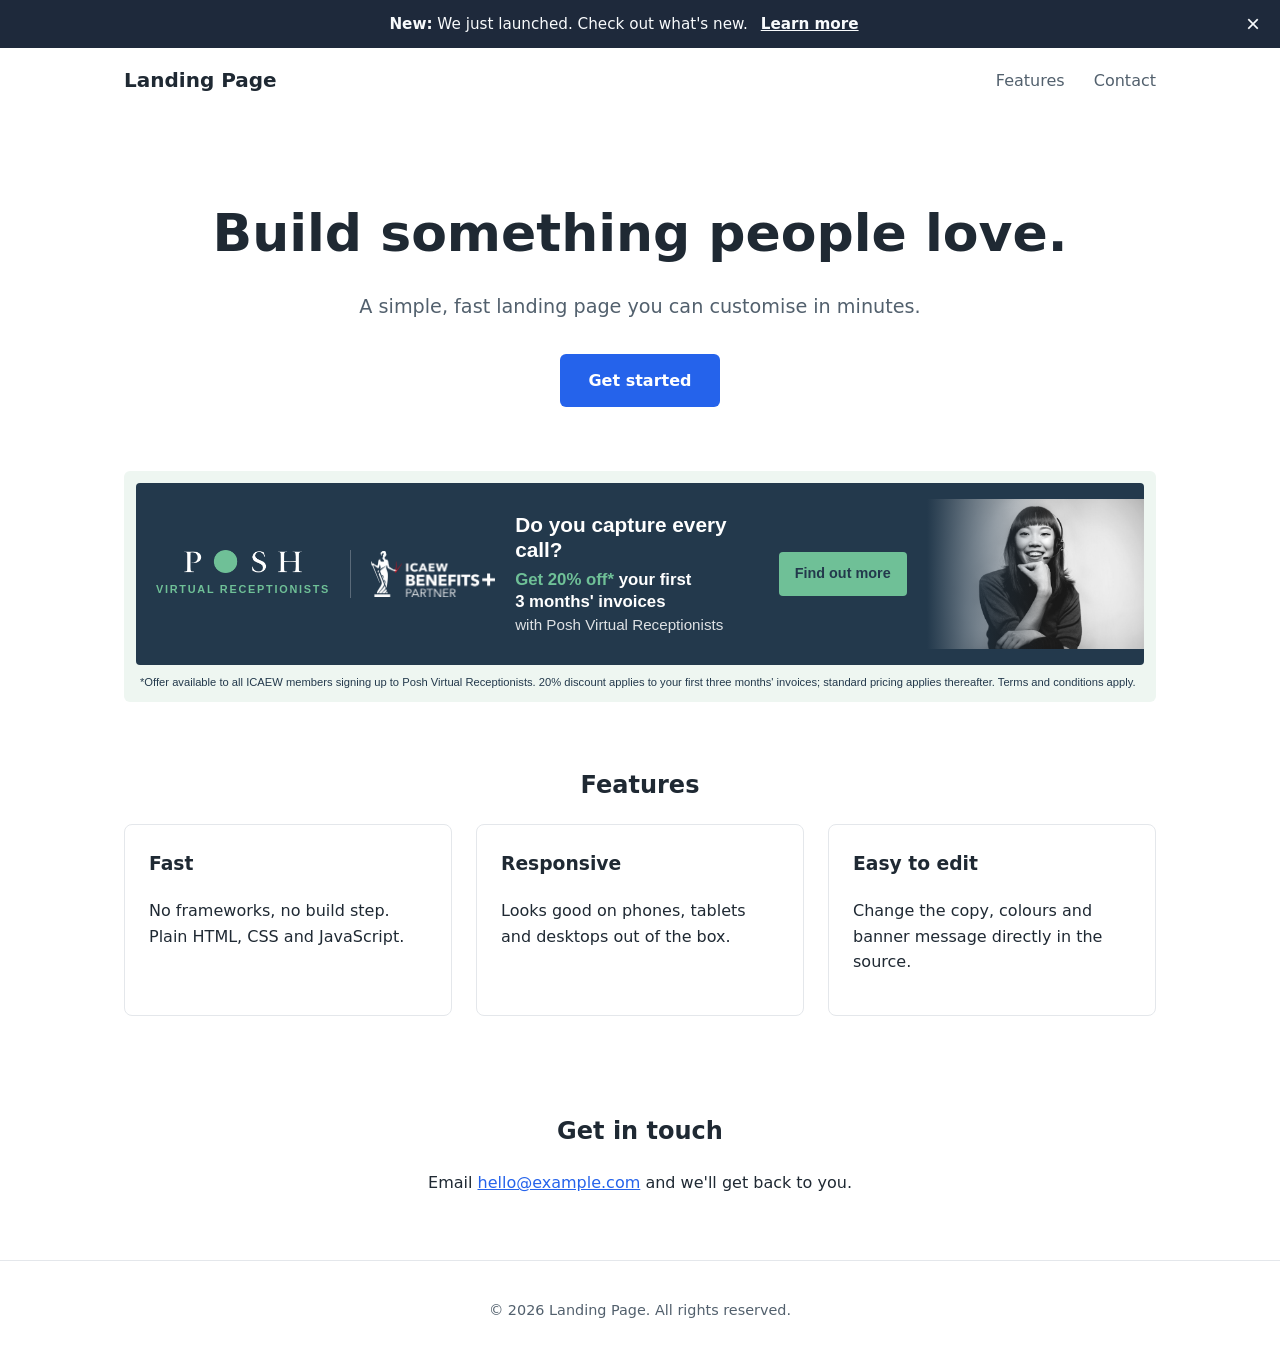
==== index.html @ 18148b58 "Use the headset portrait from the POSH template as the banner photo Keeps the previous office shot a" ====
<!DOCTYPE html>
<html lang="en">
<head>
  <meta charset="UTF-8">
  <meta name="viewport" content="width=device-width, initial-scale=1.0">
  <title>Landing Page</title>
  <link rel="stylesheet" href="css/styles.css">
  <link rel="stylesheet" href="css/banner-ad.css">
</head>
<body>

  <!-- Announcement banner: edit the text and link below to change the message. -->
  <div class="banner" id="announcement-banner" role="region" aria-label="Announcement" data-banner-id="launch-2026">
    <p class="banner__text">
      <strong>New:</strong> We just launched. Check out what's new.
      <a class="banner__link" href="#features">Learn more</a>
    </p>
    <button class="banner__close" type="button" aria-label="Dismiss announcement">&times;</button>
  </div>

  <header class="site-header">
    <a class="logo" href="#">Landing Page</a>
    <nav class="nav" aria-label="Main">
      <a href="#features">Features</a>
      <a href="#contact">Contact</a>
    </nav>
  </header>

  <main>
    <section class="hero">
      <h1>Build something people love.</h1>
      <p>A simple, fast landing page you can customise in minutes.</p>
      <a class="button" href="#contact">Get started</a>
    </section>

    <!--
      ICAEW Benefits+ partner banner ad. A standalone copy lives in
      banner-ad/index.html for previewing and exporting a static image;
      keep the two in sync.
    -->
    <section class="promo" aria-labelledby="icaew-offer-heading">
      <h2 id="icaew-offer-heading" class="visually-hidden">ICAEW member offer</h2>
      <aside class="ad" id="icaew-banner" aria-label="Posh Virtual Receptionists offer for ICAEW members">
        <div class="ad__card">
          <div class="ad__brand">
        <img class="ad__brand-logo" src="images/posh-logo-white.png" alt="POSH">
        <p class="ad__brand-line">Virtual Receptionists</p>
      </div>
          <img class="ad__partner" src="images/icaew-benefits-partner.png" alt="ICAEW Benefits+ Partner">
          <div class="ad__copy">
            <div class="ad__text">
              <p class="ad__headline">Do you capture every call?</p>
              <p class="ad__offer"><strong>Get 20% off*</strong> your first 3 months' invoices</p>
              <p class="ad__offer-sub">with Posh Virtual Receptionists</p>
            </div>
            <a class="ad__cta" href="#contact">Find out more</a>
          </div>
          <div class="ad__photo" role="img" aria-label="Posh virtual receptionist smiling, wearing a headset"></div>
        </div>
        <p class="ad__terms">*Offer available to all ICAEW members signing up to Posh Virtual Receptionists. 20% discount applies to your first three months' invoices; standard pricing applies thereafter. Terms and conditions apply.</p>
      </aside>
    </section>

    <section class="features" id="features">
      <h2>Features</h2>
      <div class="features__grid">
        <article class="feature">
          <h3>Fast</h3>
          <p>No frameworks, no build step. Plain HTML, CSS and JavaScript.</p>
        </article>
        <article class="feature">
          <h3>Responsive</h3>
          <p>Looks good on phones, tablets and desktops out of the box.</p>
        </article>
        <article class="feature">
          <h3>Easy to edit</h3>
          <p>Change the copy, colours and banner message directly in the source.</p>
        </article>
      </div>
    </section>

    <section class="contact" id="contact">
      <h2>Get in touch</h2>
      <p>Email <a href="mailto:hello@example.com">hello@example.com</a> and we'll get back to you.</p>
    </section>
  </main>

  <footer class="site-footer">
    <p>&copy; 2026 Landing Page. All rights reserved.</p>
  </footer>

  <script src="js/banner.js"></script>
</body>
</html>
---- css/styles.css ----
:root {
  --color-bg: #ffffff;
  --color-text: #1f2933;
  --color-muted: #52606d;
  --color-primary: #2563eb;
  --color-primary-dark: #1d4ed8;
  --color-banner-bg: #1e293b;
  --color-banner-text: #f8fafc;
  --max-width: 1080px;
}

* {
  box-sizing: border-box;
}

body {
  margin: 0;
  font-family: system-ui, -apple-system, "Segoe UI", Roboto, sans-serif;
  color: var(--color-text);
  background: var(--color-bg);
  line-height: 1.6;
}

a {
  color: var(--color-primary);
}

/* Announcement banner */
.banner {
  display: flex;
  align-items: center;
  justify-content: center;
  gap: 1rem;
  padding: 0.75rem 3rem 0.75rem 1rem;
  background: var(--color-banner-bg);
  color: var(--color-banner-text);
  position: relative;
  text-align: center;
}

.banner[hidden] {
  display: none;
}

.banner__text {
  margin: 0;
  font-size: 0.95rem;
}

.banner__link {
  color: inherit;
  font-weight: 600;
  text-decoration: underline;
  margin-left: 0.5rem;
}

.banner__close {
  position: absolute;
  right: 0.75rem;
  top: 50%;
  transform: translateY(-50%);
  background: transparent;
  border: 0;
  color: inherit;
  font-size: 1.5rem;
  line-height: 1;
  cursor: pointer;
  padding: 0.25rem 0.5rem;
  border-radius: 4px;
}

.banner__close:hover,
.banner__close:focus-visible {
  background: rgba(255, 255, 255, 0.15);
  outline: 2px solid var(--color-banner-text);
  outline-offset: 1px;
}

/* Header */
.site-header {
  display: flex;
  align-items: center;
  justify-content: space-between;
  max-width: var(--max-width);
  margin: 0 auto;
  padding: 1rem 1.5rem;
}

.logo {
  font-weight: 700;
  font-size: 1.25rem;
  color: var(--color-text);
  text-decoration: none;
}

.nav a {
  margin-left: 1.5rem;
  color: var(--color-muted);
  text-decoration: none;
}

.nav a:hover {
  color: var(--color-primary);
}

/* Hero */
.hero {
  max-width: var(--max-width);
  margin: 0 auto;
  padding: 5rem 1.5rem 4rem;
  text-align: center;
}

.hero h1 {
  font-size: clamp(2rem, 5vw, 3.25rem);
  margin: 0 0 1rem;
}

.hero p {
  font-size: 1.2rem;
  color: var(--color-muted);
  margin: 0 0 2rem;
}

.button {
  display: inline-block;
  padding: 0.85rem 1.75rem;
  background: var(--color-primary);
  color: #fff;
  border-radius: 6px;
  text-decoration: none;
  font-weight: 600;
}

.button:hover {
  background: var(--color-primary-dark);
}

/* Promo banner ad wrapper */
.promo {
  max-width: var(--max-width);
  margin: 0 auto;
  padding: 0 1.5rem 1rem;
}

.visually-hidden {
  position: absolute;
  width: 1px;
  height: 1px;
  margin: -1px;
  padding: 0;
  overflow: hidden;
  clip: rect(0 0 0 0);
  white-space: nowrap;
  border: 0;
}

/* Features */
.features,
.contact {
  max-width: var(--max-width);
  margin: 0 auto;
  padding: 3rem 1.5rem;
}

.features h2,
.contact h2 {
  text-align: center;
  margin-top: 0;
}

.features__grid {
  display: grid;
  grid-template-columns: repeat(auto-fit, minmax(240px, 1fr));
  gap: 1.5rem;
}

.feature {
  padding: 1.5rem;
  border: 1px solid #e4e7eb;
  border-radius: 8px;
}

.feature h3 {
  margin-top: 0;
}

.contact {
  text-align: center;
}

/* Footer */
.site-footer {
  border-top: 1px solid #e4e7eb;
  text-align: center;
  padding: 1.5rem;
  color: var(--color-muted);
  font-size: 0.9rem;
}

@media (max-width: 600px) {
  .banner {
    justify-content: flex-start;
    text-align: left;
  }

  .nav a {
    margin-left: 1rem;
  }
}
---- css/banner-ad.css ----
/*
 * ICAEW Benefits+ partner banner ad.
 *
 * Layout mirrors the ICAEW partner-banner format: partner logo, ICAEW
 * Benefits+ Partner mark, headline + offer, call to action, photo on the
 * right, and a line of small print underneath.
 *
 * Intrinsic size is 1200 x 200 (6:1). The ad scales fluidly below that and
 * stacks on narrow screens.
 */

.ad {
  /* POSH brand palette */
  --ad-navy: #23394c;        /* Dark Navy */
  --ad-green: #6fc097;       /* Brand Green */
  --ad-mint: #a0e395;        /* Mint */
  --ad-amber: #fbae40;       /* Warm Amber (sparingly) */
  --ad-white: #ffffff;
  --ad-accent: var(--ad-green);
  --ad-cta: var(--ad-green);
  --ad-cta-hover: var(--ad-mint);
  --ad-frame: #eef6f1;

  max-width: 1200px;
  margin: 0 auto;
  /* P22 Mackinac Pro is the POSH brand face; Arial is the brand fallback. */
  font-family: "P22 Mackinac Pro", "P22 Mackinac Pro Book", Arial, Helvetica, sans-serif;
  color: var(--ad-white);
  background: var(--ad-frame);
  padding: 12px;
  border-radius: 6px;
}

.ad__card {
  position: relative;
  display: grid;
  grid-template-columns: auto auto 1fr minmax(210px, 22%);
  align-items: center;
  gap: 0 20px;
  min-height: 150px;
  padding: 16px 0 16px 20px;
  background: var(--ad-navy);
  border-radius: 4px;
  overflow: hidden;
}

/* POSH logo (white letters, green dot) with the service line beneath. */
.ad__brand {
  display: flex;
  flex-direction: column;
  align-items: center;
  justify-content: center;
  gap: 8px;
  padding-right: 20px;
  border-right: 1px solid rgba(255, 255, 255, 0.25);
  color: var(--ad-white);
}

.ad__brand-logo {
  width: 118px;
  height: auto;
  display: block;
}

.ad__brand-line {
  margin: 0;
  font-size: 0.68rem;
  font-weight: 600;
  letter-spacing: 0.16em;
  text-transform: uppercase;
  color: var(--ad-green);
  white-space: nowrap;
}

.ad__partner {
  width: 124px;
  height: auto;
  display: block;
}

.ad__copy {
  display: flex;
  flex-wrap: wrap;
  align-items: center;
  gap: 8px 16px;
}

.ad__text {
  flex: 1 1 300px;
}

@media (min-width: 900px) {
  .ad__copy {
    flex-wrap: nowrap;
  }

  .ad__text {
    flex: 1 1 auto;
  }
}

.ad__headline {
  margin: 0 0 6px;
  font-size: clamp(1rem, 1.7vw, 1.3rem);
  font-weight: 800;
  line-height: 1.2;
}

.ad__offer {
  margin: 0;
  font-size: clamp(0.9rem, 1.4vw, 1.05rem);
  font-weight: 700;
  line-height: 1.3;
  text-wrap: balance;
}

.ad__offer strong {
  color: var(--ad-accent);
  font-weight: 800;
}

.ad__offer-sub {
  margin: 2px 0 0;
  font-size: clamp(0.85rem, 1.3vw, 0.95rem);
  font-weight: 400;
  line-height: 1.3;
  color: rgba(255, 255, 255, 0.85);
}

.ad__cta {
  display: inline-block;
  flex: 0 0 auto;
  padding: 10px 16px;
  background: var(--ad-cta);
  color: var(--ad-navy);
  border-radius: 4px;
  font-weight: 700;
  font-size: 0.9rem;
  text-decoration: none;
  white-space: nowrap;
}

.ad__cta:hover,
.ad__cta:focus-visible {
  background: var(--ad-cta-hover);
  outline: 2px solid var(--ad-white);
  outline-offset: 2px;
}

/*
 * Photo. Drop your image in at images/banner-photo.jpg (landscape, subject
 * on the right works best). The gradient fades the navy panel into the
 * photo; if the image is missing you get a plain blue block instead.
 */
.ad__photo {
  align-self: stretch;
  min-height: 150px;
  background-color: #3b5470;
  background-image:
    linear-gradient(90deg, var(--ad-navy) 0%, rgba(35, 57, 76, 0) 55%),
    url("../images/banner-photo.jpg");
  background-size: cover;
  background-position: 62% 20%;
  background-repeat: no-repeat;
}

.ad__terms {
  margin: 10px 4px 0;
  font-size: 0.7rem;
  line-height: 1.35;
  color: var(--ad-navy);
}

.ad__terms a {
  color: inherit;
}

/* Narrow screens: stack photo above the copy. */
@media (max-width: 720px) {
  .ad__card {
    grid-template-columns: auto 1fr;
    grid-template-areas:
      "photo photo"
      "brand partner"
      "copy  copy";
    gap: 14px 16px;
    padding: 0 16px 16px;
  }

  .ad__photo {
    grid-area: photo;
    min-height: 140px;
    margin: 0 -16px;
    background-image:
      linear-gradient(0deg, var(--ad-navy) 0%, rgba(35, 57, 76, 0) 40%),
      url("../images/banner-photo.jpg");
    background-position: 60% 35%;
  }

  .ad__brand {
    grid-area: brand;
    min-width: 0;
    padding-right: 16px;
  }

  .ad__brand-logo {
    width: 104px;
  }

  .ad__partner {
    grid-area: partner;
    width: 120px;
  }

  .ad__copy {
    grid-area: copy;
  }
}
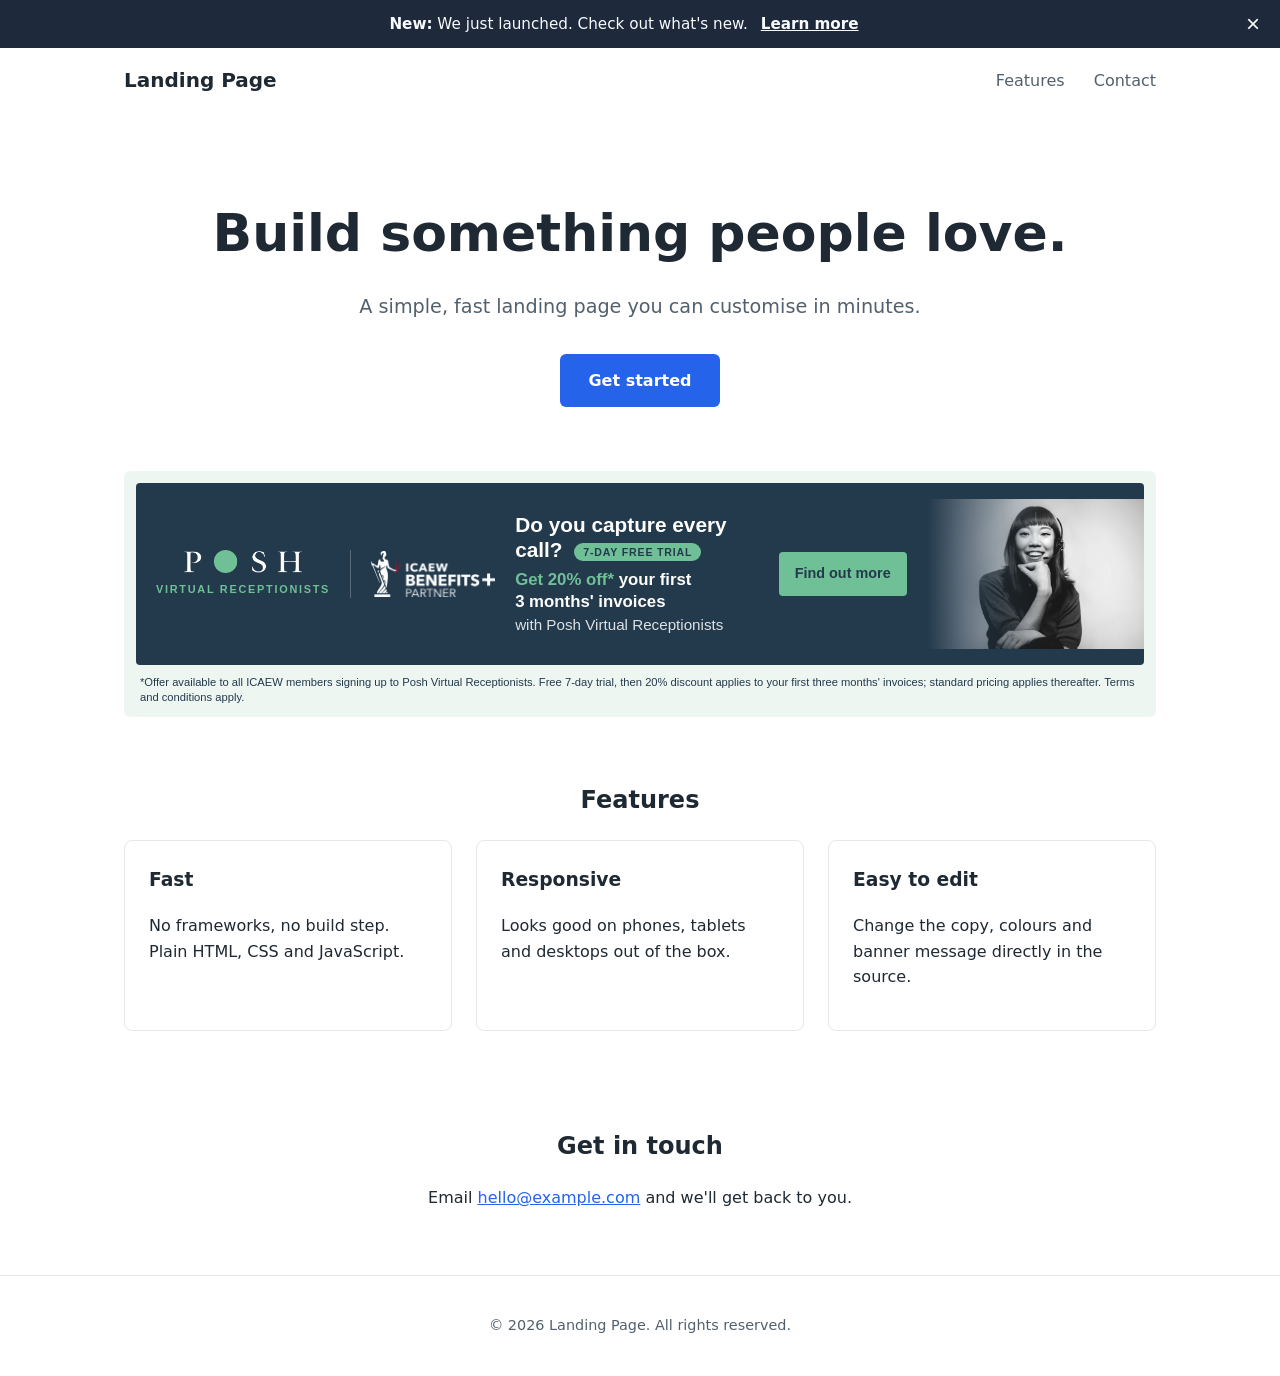
==== commit 984e6eaa: "Add 7-day free trial tag to the banner copy The 20% off line is unchanged; the trial appears as a gr" ====
--- a/index.html
+++ b/index.html
@@ -49,7 +49,7 @@
           <img class="ad__partner" src="images/icaew-benefits-partner.png" alt="ICAEW Benefits+ Partner">
           <div class="ad__copy">
             <div class="ad__text">
-              <p class="ad__headline">Do you capture every call?</p>
+              <p class="ad__headline">Do you capture every call? <span class="ad__tag">7-day free trial</span></p>
               <p class="ad__offer"><strong>Get 20% off*</strong> your first 3 months' invoices</p>
               <p class="ad__offer-sub">with Posh Virtual Receptionists</p>
             </div>
@@ -57,7 +57,7 @@
           </div>
           <div class="ad__photo" role="img" aria-label="Posh virtual receptionist smiling, wearing a headset"></div>
         </div>
-        <p class="ad__terms">*Offer available to all ICAEW members signing up to Posh Virtual Receptionists. 20% discount applies to your first three months' invoices; standard pricing applies thereafter. Terms and conditions apply.</p>
+        <p class="ad__terms">*Offer available to all ICAEW members signing up to Posh Virtual Receptionists. Free 7-day trial, then 20% discount applies to your first three months' invoices; standard pricing applies thereafter. Terms and conditions apply.</p>
       </aside>
     </section>
 
--- a/css/banner-ad.css
+++ b/css/banner-ad.css
@@ -104,6 +104,23 @@
   font-size: clamp(1rem, 1.7vw, 1.3rem);
   font-weight: 800;
   line-height: 1.2;
+}
+
+/* Free-trial tag, sits after the headline text */
+.ad__tag {
+  display: inline-block;
+  vertical-align: 0.15em;
+  margin-left: 6px;
+  padding: 3px 9px;
+  border-radius: 999px;
+  background: var(--ad-green);
+  color: var(--ad-navy);
+  font-size: 0.66rem;
+  font-weight: 700;
+  letter-spacing: 0.08em;
+  text-transform: uppercase;
+  line-height: 1.2;
+  white-space: nowrap;
 }
 
 .ad__offer {
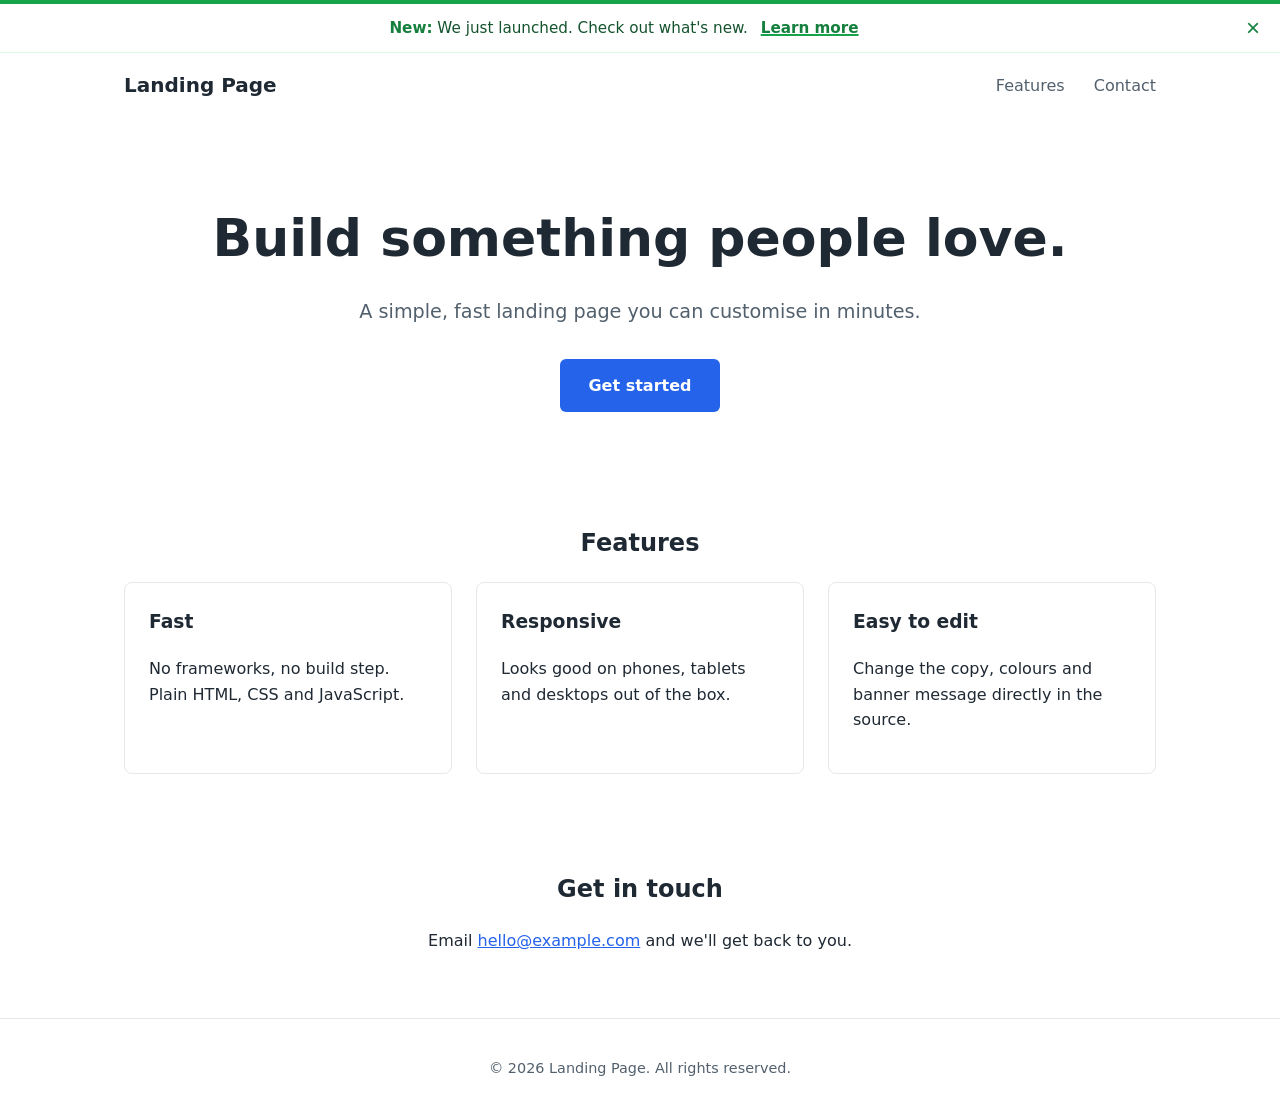
==== commit 48a39a1b: "Add white banner variant with green accent Add a banner--light modifier class for the announcement b" ====
--- a/index.html
+++ b/index.html
@@ -5,12 +5,12 @@
   <meta name="viewport" content="width=device-width, initial-scale=1.0">
   <title>Landing Page</title>
   <link rel="stylesheet" href="css/styles.css">
-  <link rel="stylesheet" href="css/banner-ad.css">
 </head>
 <body>
 
-  <!-- Announcement banner: edit the text and link below to change the message. -->
-  <div class="banner" id="announcement-banner" role="region" aria-label="Announcement" data-banner-id="launch-2026">
+  <!-- Announcement banner: edit the text and link below to change the message.
+       Remove the banner--light class to use the dark version instead. -->
+  <div class="banner banner--light" id="announcement-banner" role="region" aria-label="Announcement" data-banner-id="launch-2026">
     <p class="banner__text">
       <strong>New:</strong> We just launched. Check out what's new.
       <a class="banner__link" href="#features">Learn more</a>
@@ -31,34 +31,6 @@
       <h1>Build something people love.</h1>
       <p>A simple, fast landing page you can customise in minutes.</p>
       <a class="button" href="#contact">Get started</a>
-    </section>
-
-    <!--
-      ICAEW Benefits+ partner banner ad. A standalone copy lives in
-      banner-ad/index.html for previewing and exporting a static image;
-      keep the two in sync.
-    -->
-    <section class="promo" aria-labelledby="icaew-offer-heading">
-      <h2 id="icaew-offer-heading" class="visually-hidden">ICAEW member offer</h2>
-      <aside class="ad" id="icaew-banner" aria-label="Posh Virtual Receptionists offer for ICAEW members">
-        <div class="ad__card">
-          <div class="ad__brand">
-        <img class="ad__brand-logo" src="images/posh-logo-white.png" alt="POSH">
-        <p class="ad__brand-line">Virtual Receptionists</p>
-      </div>
-          <img class="ad__partner" src="images/icaew-benefits-partner.png" alt="ICAEW Benefits+ Partner">
-          <div class="ad__copy">
-            <div class="ad__text">
-              <p class="ad__headline">Do you capture every call? <span class="ad__tag">7-day free trial</span></p>
-              <p class="ad__offer"><strong>Get 20% off*</strong> your first 3 months' invoices</p>
-              <p class="ad__offer-sub">with Posh Virtual Receptionists</p>
-            </div>
-            <a class="ad__cta" href="#contact">Find out more</a>
-          </div>
-          <div class="ad__photo" role="img" aria-label="Posh virtual receptionist smiling, wearing a headset"></div>
-        </div>
-        <p class="ad__terms">*Offer available to all ICAEW members signing up to Posh Virtual Receptionists. Free 7-day trial, then 20% discount applies to your first three months' invoices; standard pricing applies thereafter. Terms and conditions apply.</p>
-      </aside>
     </section>
 
     <section class="features" id="features">
--- a/css/styles.css
+++ b/css/styles.css
@@ -6,6 +6,10 @@
   --color-primary-dark: #1d4ed8;
   --color-banner-bg: #1e293b;
   --color-banner-text: #f8fafc;
+  --color-banner-light-bg: #ffffff;
+  --color-banner-light-text: #14532d;
+  --color-banner-light-accent: #16a34a;
+  --color-banner-light-accent-dark: #15803d;
   --max-width: 1080px;
 }
 
@@ -76,6 +80,38 @@
   outline-offset: 1px;
 }
 
+/* White banner variant: add the banner--light class to the banner element. */
+.banner--light {
+  background: var(--color-banner-light-bg);
+  color: var(--color-banner-light-text);
+  border-top: 4px solid var(--color-banner-light-accent);
+  border-bottom: 1px solid #dcfce7;
+}
+
+.banner--light strong {
+  color: var(--color-banner-light-accent-dark);
+}
+
+.banner--light .banner__link {
+  color: var(--color-banner-light-accent-dark);
+  text-decoration-color: var(--color-banner-light-accent);
+  text-decoration-thickness: 2px;
+}
+
+.banner--light .banner__link:hover {
+  color: var(--color-banner-light-accent);
+}
+
+.banner--light .banner__close {
+  color: var(--color-banner-light-accent-dark);
+}
+
+.banner--light .banner__close:hover,
+.banner--light .banner__close:focus-visible {
+  background: #dcfce7;
+  outline-color: var(--color-banner-light-accent);
+}
+
 /* Header */
 .site-header {
   display: flex;
@@ -136,25 +172,6 @@
   background: var(--color-primary-dark);
 }
 
-/* Promo banner ad wrapper */
-.promo {
-  max-width: var(--max-width);
-  margin: 0 auto;
-  padding: 0 1.5rem 1rem;
-}
-
-.visually-hidden {
-  position: absolute;
-  width: 1px;
-  height: 1px;
-  margin: -1px;
-  padding: 0;
-  overflow: hidden;
-  clip: rect(0 0 0 0);
-  white-space: nowrap;
-  border: 0;
-}
-
 /* Features */
 .features,
 .contact {
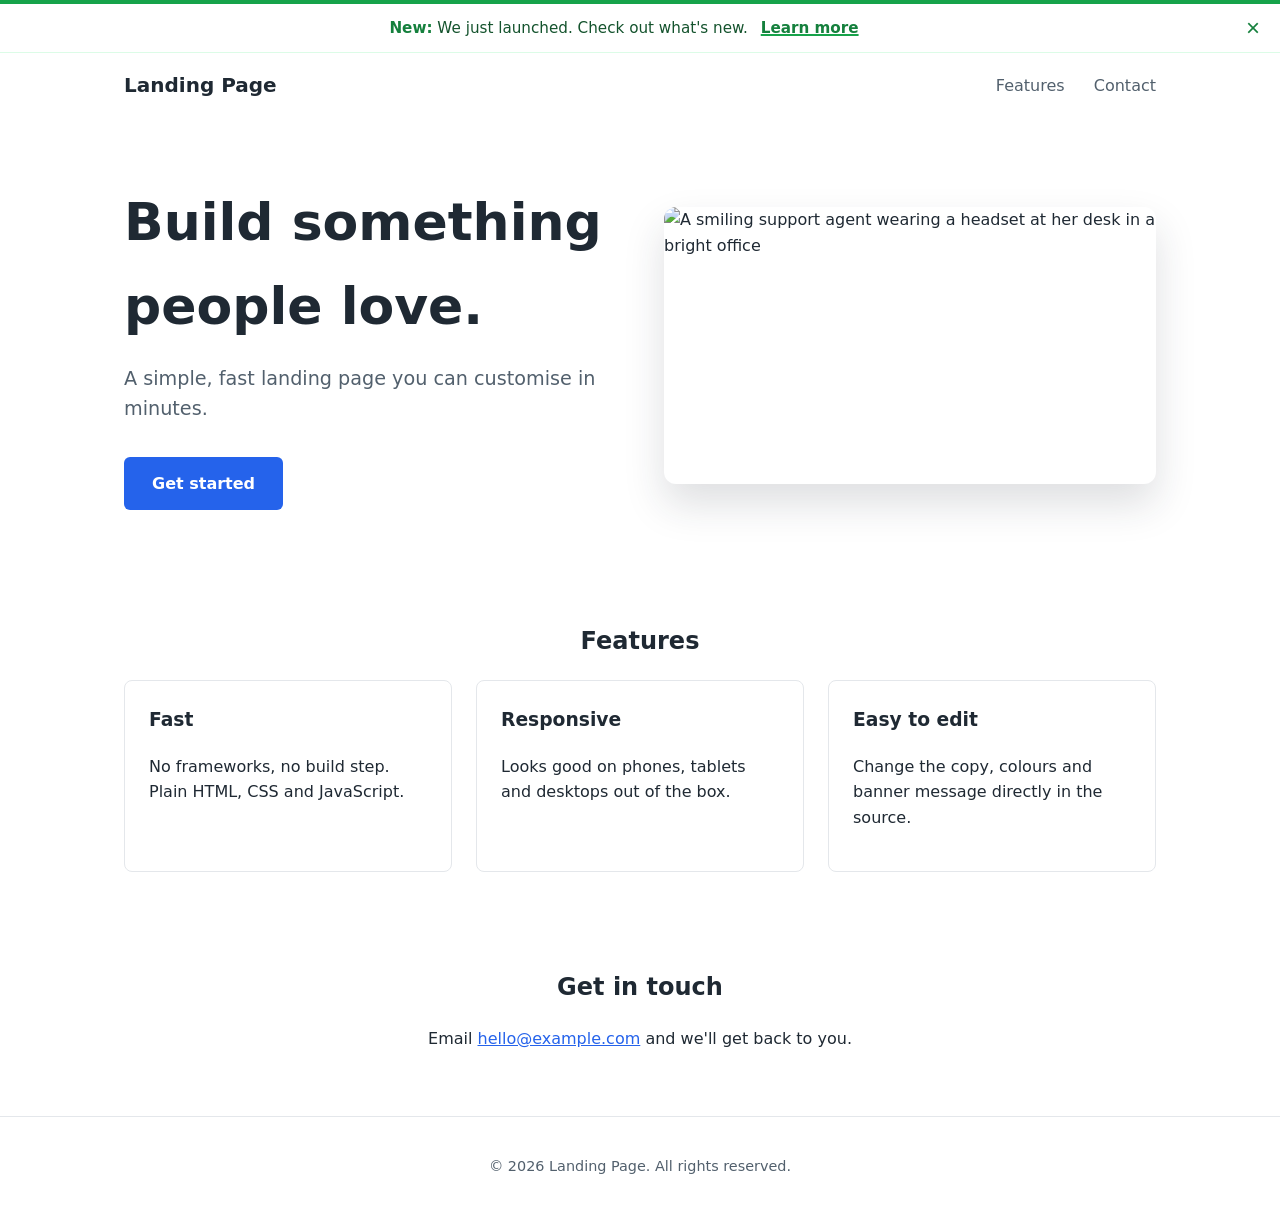
==== commit 6c02c4d6: "Add hero image slot beside the headline Turn the hero into a two-column layout with the headline, co" ====
--- a/index.html
+++ b/index.html
@@ -28,9 +28,15 @@
 
   <main>
     <section class="hero">
-      <h1>Build something people love.</h1>
-      <p>A simple, fast landing page you can customise in minutes.</p>
-      <a class="button" href="#contact">Get started</a>
+      <div class="hero__content">
+        <h1>Build something people love.</h1>
+        <p>A simple, fast landing page you can customise in minutes.</p>
+        <a class="button" href="#contact">Get started</a>
+      </div>
+      <!-- Hero image: save the photo as images/hero.jpg (landscape, ~2000px wide). -->
+      <div class="hero__media">
+        <img src="images/hero.jpg" alt="A smiling support agent wearing a headset at her desk in a bright office" width="2000" height="1125" loading="eager">
+      </div>
     </section>
 
     <section class="features" id="features">
--- a/css/styles.css
+++ b/css/styles.css
@@ -141,10 +141,21 @@
 
 /* Hero */
 .hero {
+  display: grid;
+  grid-template-columns: 1fr 1fr;
+  align-items: center;
+  gap: 3rem;
   max-width: var(--max-width);
   margin: 0 auto;
-  padding: 5rem 1.5rem 4rem;
-  text-align: center;
+  padding: 4rem 1.5rem;
+}
+
+.hero__media img {
+  display: block;
+  width: 100%;
+  height: auto;
+  border-radius: 12px;
+  box-shadow: 0 20px 40px rgba(31, 41, 51, 0.15);
 }
 
 .hero h1 {
@@ -215,6 +226,18 @@
   font-size: 0.9rem;
 }
 
+@media (max-width: 800px) {
+  .hero {
+    grid-template-columns: 1fr;
+    text-align: center;
+    padding-top: 3rem;
+  }
+
+  .hero__media {
+    order: -1;
+  }
+}
+
 @media (max-width: 600px) {
   .banner {
     justify-content: flex-start;
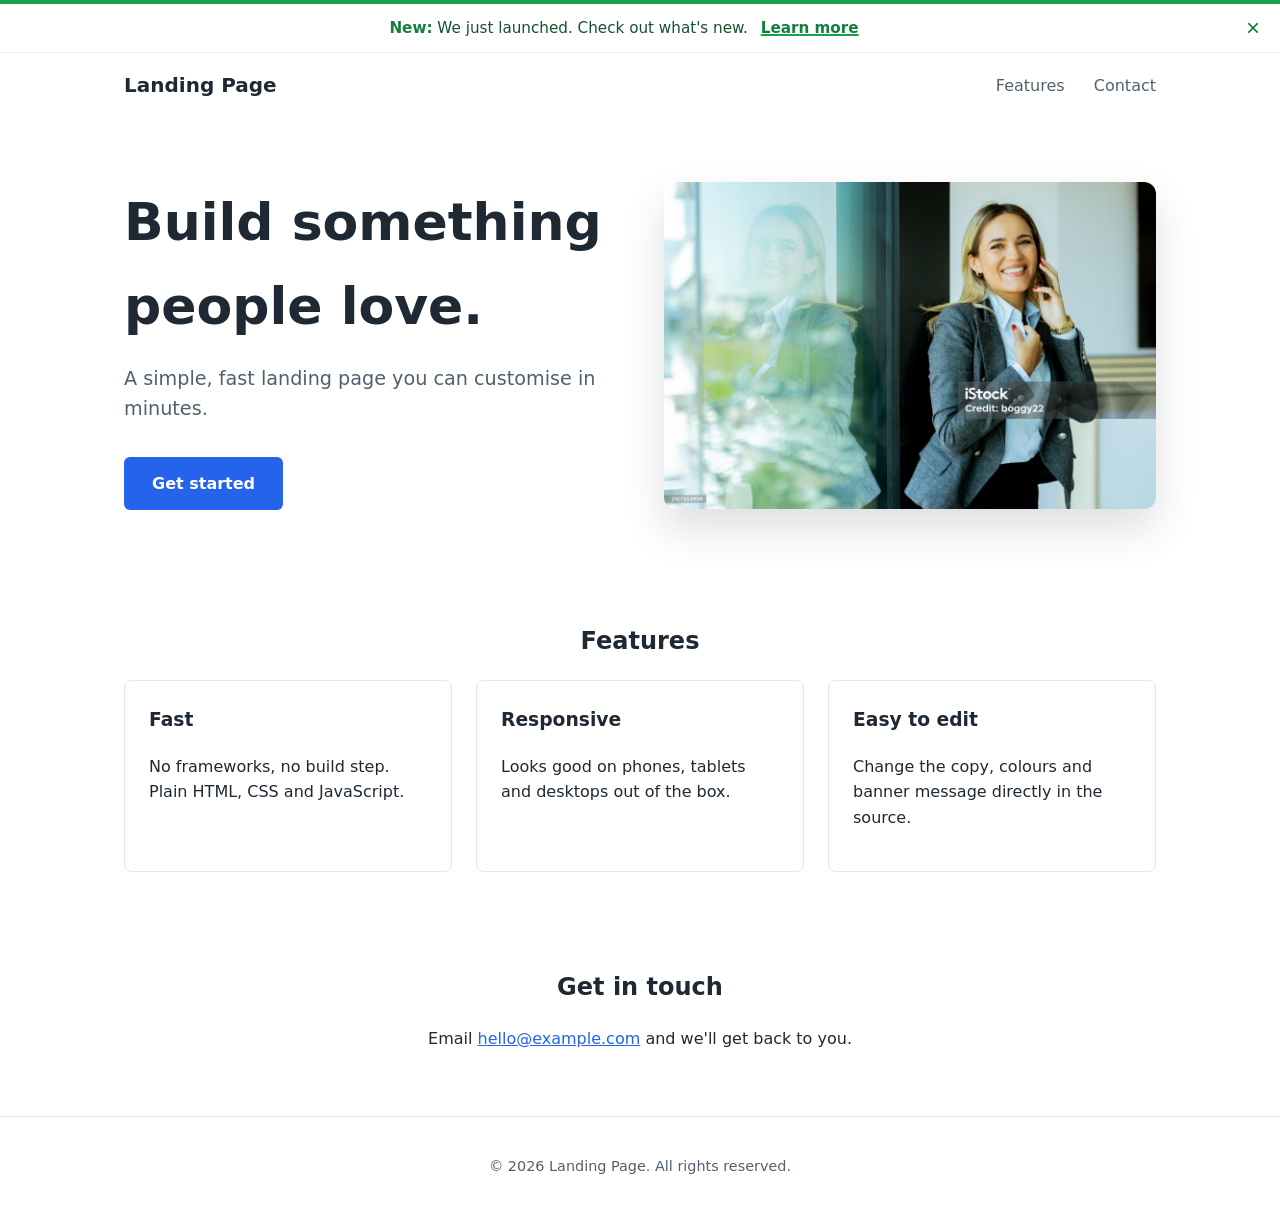
==== commit 103d5603: "Use the uploaded photo as the hero image Rename the uploaded woman-on-phone photo to images/hero.jpg" ====
--- a/index.html
+++ b/index.html
@@ -33,9 +33,9 @@
         <p>A simple, fast landing page you can customise in minutes.</p>
         <a class="button" href="#contact">Get started</a>
       </div>
-      <!-- Hero image: save the photo as images/hero.jpg (landscape, ~2000px wide). -->
+      <!-- Hero image: replace images/hero.jpg to change the photo (landscape works best). -->
       <div class="hero__media">
-        <img src="images/hero.jpg" alt="A smiling support agent wearing a headset at her desk in a bright office" width="2000" height="1125" loading="eager">
+        <img src="images/hero.jpg" alt="A smiling businesswoman in a grey blazer talking on her phone beside a bright office window" width="1024" height="682" loading="eager">
       </div>
     </section>
 
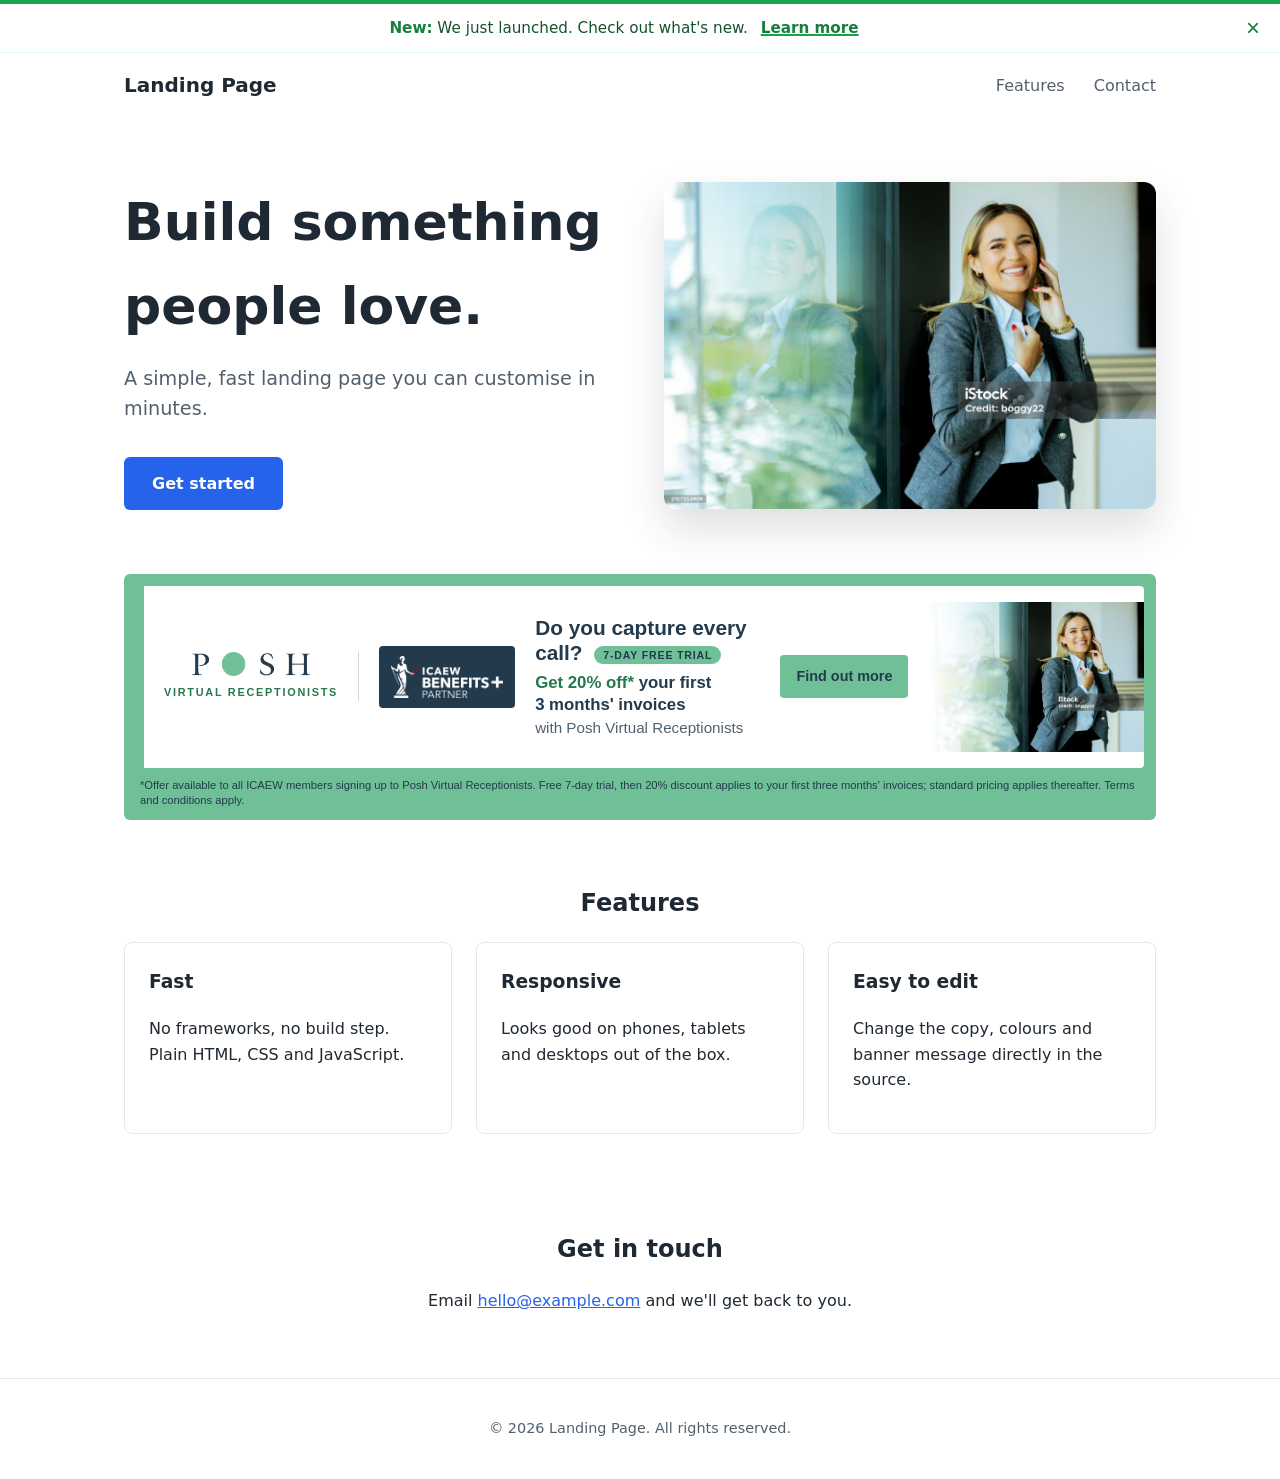
==== commit d2297b21: "Add white variant of the ICAEW Benefits+ banner ad Port the ICAEW partner banner from the Banner-Ad " ====
--- a/index.html
+++ b/index.html
@@ -5,6 +5,7 @@
   <meta name="viewport" content="width=device-width, initial-scale=1.0">
   <title>Landing Page</title>
   <link rel="stylesheet" href="css/styles.css">
+  <link rel="stylesheet" href="css/banner-ad.css">
 </head>
 <body>
 
@@ -39,6 +40,36 @@
       </div>
     </section>
 
+    <!--
+      ICAEW Benefits+ partner banner ad (white variant). A standalone copy
+      lives in banner-ad/index.html for previewing and exporting a static
+      image; keep the two in sync.
+    -->
+    <section class="promo" aria-labelledby="icaew-offer-heading">
+      <h2 id="icaew-offer-heading" class="visually-hidden">ICAEW member offer</h2>
+      <aside class="ad" id="icaew-banner" aria-label="Posh Virtual Receptionists offer for ICAEW members">
+        <div class="ad__card">
+          <div class="ad__brand">
+            <img class="ad__brand-logo" src="images/posh-logo.png" alt="POSH">
+            <p class="ad__brand-line">Virtual Receptionists</p>
+          </div>
+          <div class="ad__partner-tile">
+            <img class="ad__partner" src="images/icaew-benefits-partner.png" alt="ICAEW Benefits+ Partner">
+          </div>
+          <div class="ad__copy">
+            <div class="ad__text">
+              <p class="ad__headline">Do you capture every call? <span class="ad__tag">7-day free trial</span></p>
+              <p class="ad__offer"><strong>Get 20% off*</strong> your first 3 months' invoices</p>
+              <p class="ad__offer-sub">with Posh Virtual Receptionists</p>
+            </div>
+            <a class="ad__cta" href="#contact">Find out more</a>
+          </div>
+          <div class="ad__photo" role="img" aria-label="Smiling businesswoman taking a call on her mobile phone"></div>
+        </div>
+        <p class="ad__terms">*Offer available to all ICAEW members signing up to Posh Virtual Receptionists. Free 7-day trial, then 20% discount applies to your first three months' invoices; standard pricing applies thereafter. Terms and conditions apply.</p>
+      </aside>
+    </section>
+
     <section class="features" id="features">
       <h2>Features</h2>
       <div class="features__grid">
--- a/css/styles.css
+++ b/css/styles.css
@@ -183,6 +183,25 @@
   background: var(--color-primary-dark);
 }
 
+/* Promo banner ad wrapper */
+.promo {
+  max-width: var(--max-width);
+  margin: 0 auto;
+  padding: 0 1.5rem 1rem;
+}
+
+.visually-hidden {
+  position: absolute;
+  width: 1px;
+  height: 1px;
+  margin: -1px;
+  padding: 0;
+  overflow: hidden;
+  clip: rect(0 0 0 0);
+  white-space: nowrap;
+  border: 0;
+}
+
 /* Features */
 .features,
 .contact {
--- a/css/banner-ad.css
+++ b/css/banner-ad.css
@@ -0,0 +1,261 @@
+/*
+ * ICAEW Benefits+ partner banner ad, white variant.
+ *
+ * Layout mirrors the ICAEW partner-banner format: partner logo, ICAEW
+ * Benefits+ Partner mark, headline + offer, call to action, photo on the
+ * right, and a line of small print underneath.
+ *
+ * This version sits on a white card with the POSH green turned up: a green
+ * frame and edge band, green tag and call to action, and the offer picked
+ * out in a deeper green that stays legible on white. The ICAEW mark is the
+ * approved white artwork, so it sits on a small navy tile rather than being
+ * recoloured.
+ *
+ * Intrinsic size is 1200 x 200 (6:1). The ad scales fluidly below that and
+ * stacks on narrow screens.
+ */
+
+.ad {
+  /* POSH brand palette */
+  --ad-navy: #23394c;        /* Dark Navy */
+  --ad-green: #6fc097;       /* Brand Green: fills, with navy text on top */
+  --ad-green-deep: #25784f;  /* Deeper green for text on white (5.4:1) */
+  --ad-mint: #a0e395;        /* Mint */
+  --ad-mint-tint: #e4f4ea;   /* Pale mint for the frame */
+  --ad-amber: #fbae40;       /* Warm Amber (sparingly) */
+  --ad-white: #ffffff;
+  --ad-accent: var(--ad-green-deep);
+  --ad-cta: var(--ad-green);
+  --ad-cta-hover: var(--ad-mint);
+  --ad-frame: var(--ad-green);
+
+  max-width: 1200px;
+  margin: 0 auto;
+  /* P22 Mackinac Pro is the POSH brand face; Arial is the brand fallback. */
+  font-family: "P22 Mackinac Pro", "P22 Mackinac Pro Book", Arial, Helvetica, sans-serif;
+  color: var(--ad-navy);
+  background: var(--ad-frame);
+  padding: 12px;
+  border-radius: 6px;
+}
+
+.ad__card {
+  position: relative;
+  display: grid;
+  grid-template-columns: auto auto 1fr minmax(210px, 22%);
+  align-items: center;
+  gap: 0 20px;
+  min-height: 150px;
+  padding: 16px 0 16px 20px;
+  background: var(--ad-white);
+  border-left: 8px solid var(--ad-green);
+  border-radius: 4px;
+  overflow: hidden;
+}
+
+/* POSH logo (navy letters, green dot) with the service line beneath. */
+.ad__brand {
+  display: flex;
+  flex-direction: column;
+  align-items: center;
+  justify-content: center;
+  gap: 8px;
+  padding-right: 20px;
+  border-right: 1px solid rgba(35, 57, 76, 0.2);
+  color: var(--ad-navy);
+}
+
+.ad__brand-logo {
+  width: 118px;
+  height: auto;
+  display: block;
+}
+
+.ad__brand-line {
+  margin: 0;
+  font-size: 0.68rem;
+  font-weight: 600;
+  letter-spacing: 0.16em;
+  text-transform: uppercase;
+  color: var(--ad-green-deep);
+  white-space: nowrap;
+}
+
+/* Navy tile so the approved white ICAEW artwork reads on the white card. */
+.ad__partner-tile {
+  display: flex;
+  align-items: center;
+  justify-content: center;
+  padding: 10px 12px;
+  background: var(--ad-navy);
+  border-radius: 4px;
+}
+
+.ad__partner {
+  width: 112px;
+  height: auto;
+  display: block;
+}
+
+.ad__copy {
+  display: flex;
+  flex-wrap: wrap;
+  align-items: center;
+  gap: 8px 16px;
+}
+
+.ad__text {
+  flex: 1 1 300px;
+}
+
+@media (min-width: 900px) {
+  .ad__copy {
+    flex-wrap: nowrap;
+  }
+
+  .ad__text {
+    flex: 1 1 auto;
+  }
+}
+
+.ad__headline {
+  margin: 0 0 6px;
+  font-size: clamp(1rem, 1.7vw, 1.3rem);
+  font-weight: 800;
+  line-height: 1.2;
+  color: var(--ad-navy);
+}
+
+/* Free-trial tag, sits after the headline text */
+.ad__tag {
+  display: inline-block;
+  vertical-align: 0.15em;
+  margin-left: 6px;
+  padding: 3px 9px;
+  border-radius: 999px;
+  background: var(--ad-green);
+  color: var(--ad-navy);
+  font-size: 0.66rem;
+  font-weight: 700;
+  letter-spacing: 0.08em;
+  text-transform: uppercase;
+  line-height: 1.2;
+  white-space: nowrap;
+}
+
+.ad__offer {
+  margin: 0;
+  font-size: clamp(0.9rem, 1.4vw, 1.05rem);
+  font-weight: 700;
+  line-height: 1.3;
+  text-wrap: balance;
+}
+
+.ad__offer strong {
+  color: var(--ad-accent);
+  font-weight: 800;
+}
+
+.ad__offer-sub {
+  margin: 2px 0 0;
+  font-size: clamp(0.85rem, 1.3vw, 0.95rem);
+  font-weight: 400;
+  line-height: 1.3;
+  color: rgba(35, 57, 76, 0.8);
+}
+
+.ad__cta {
+  display: inline-block;
+  flex: 0 0 auto;
+  padding: 10px 16px;
+  background: var(--ad-cta);
+  color: var(--ad-navy);
+  border-radius: 4px;
+  font-weight: 700;
+  font-size: 0.9rem;
+  text-decoration: none;
+  white-space: nowrap;
+}
+
+.ad__cta:hover,
+.ad__cta:focus-visible {
+  background: var(--ad-cta-hover);
+  outline: 2px solid var(--ad-navy);
+  outline-offset: 2px;
+}
+
+/*
+ * Photo. Drop your image in at images/banner-photo.jpg (landscape, subject
+ * on the right works best). The gradient fades the white card into the
+ * photo; if the image is missing you get a pale green block instead.
+ */
+.ad__photo {
+  align-self: stretch;
+  min-height: 150px;
+  background-color: var(--ad-mint-tint);
+  background-image:
+    linear-gradient(90deg, var(--ad-white) 0%, rgba(255, 255, 255, 0) 45%),
+    url("../images/banner-photo.jpg");
+  background-size: cover;
+  background-position: 80% 12%;
+  background-repeat: no-repeat;
+}
+
+.ad__terms {
+  margin: 10px 4px 0;
+  font-size: 0.7rem;
+  line-height: 1.35;
+  color: var(--ad-navy);
+}
+
+.ad__terms a {
+  color: inherit;
+}
+
+/* Narrow screens: stack photo above the copy. */
+@media (max-width: 720px) {
+  .ad__card {
+    grid-template-columns: auto 1fr;
+    grid-template-areas:
+      "photo photo"
+      "brand partner"
+      "copy  copy";
+    gap: 14px 16px;
+    padding: 0 16px 16px;
+    border-left: 0;
+    border-top: 8px solid var(--ad-green);
+  }
+
+  .ad__photo {
+    grid-area: photo;
+    min-height: 140px;
+    margin: 0 -16px;
+    background-image:
+      linear-gradient(0deg, var(--ad-white) 0%, rgba(255, 255, 255, 0) 40%),
+      url("../images/banner-photo.jpg");
+    background-position: 70% 20%;
+  }
+
+  .ad__brand {
+    grid-area: brand;
+    min-width: 0;
+    padding-right: 16px;
+  }
+
+  .ad__brand-logo {
+    width: 104px;
+  }
+
+  .ad__partner-tile {
+    grid-area: partner;
+    justify-self: start;
+  }
+
+  .ad__partner {
+    width: 108px;
+  }
+
+  .ad__copy {
+    grid-area: copy;
+  }
+}
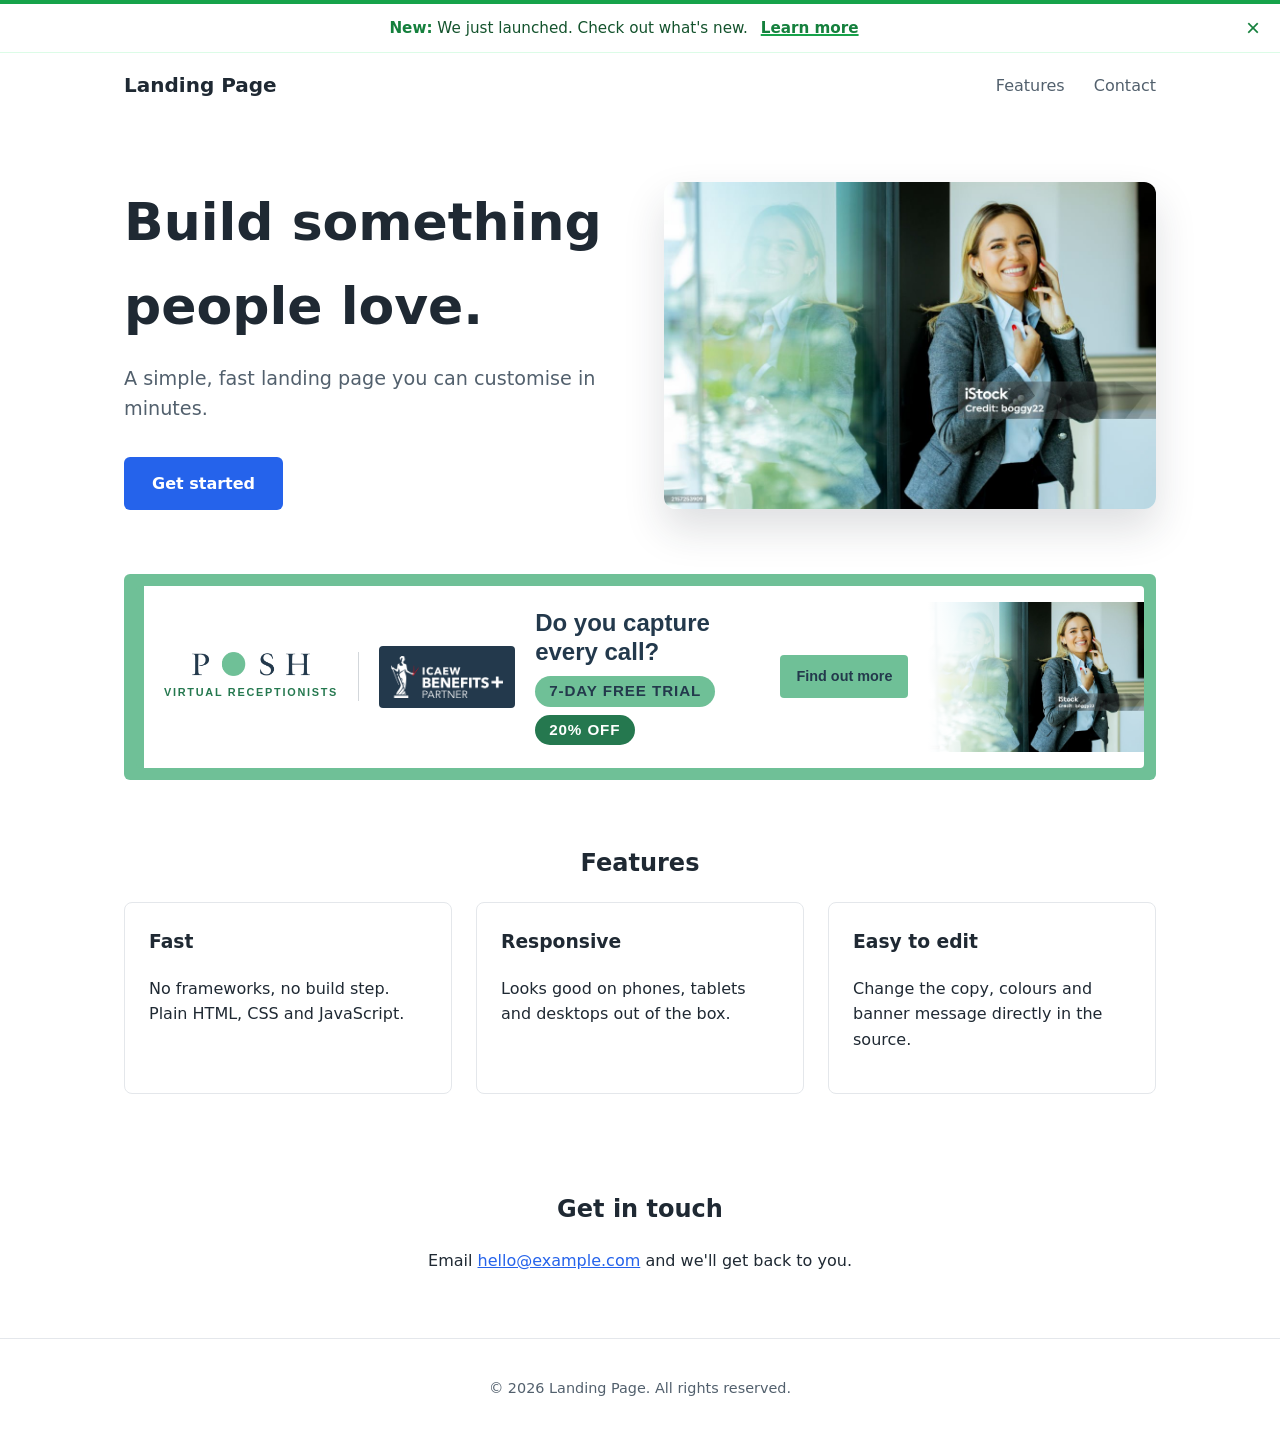
==== commit 409a4e8b: "Pare the banner ad copy back to headline and two offers Reduce the ad to the headline plus two offer" ====
--- a/index.html
+++ b/index.html
@@ -57,16 +57,17 @@
             <img class="ad__partner" src="images/icaew-benefits-partner.png" alt="ICAEW Benefits+ Partner">
           </div>
           <div class="ad__copy">
-            <div class="ad__text">
-              <p class="ad__headline">Do you capture every call? <span class="ad__tag">7-day free trial</span></p>
-              <p class="ad__offer"><strong>Get 20% off*</strong> your first 3 months' invoices</p>
-              <p class="ad__offer-sub">with Posh Virtual Receptionists</p>
+                <div class="ad__text">
+              <p class="ad__headline">Do you capture every call?</p>
+              <p class="ad__offers">
+                <span class="ad__pill">7-day free trial</span>
+                <span class="ad__pill ad__pill--deep">20% off</span>
+              </p>
             </div>
             <a class="ad__cta" href="#contact">Find out more</a>
           </div>
           <div class="ad__photo" role="img" aria-label="Smiling businesswoman taking a call on her mobile phone"></div>
         </div>
-        <p class="ad__terms">*Offer available to all ICAEW members signing up to Posh Virtual Receptionists. Free 7-day trial, then 20% discount applies to your first three months' invoices; standard pricing applies thereafter. Terms and conditions apply.</p>
       </aside>
     </section>
 
--- a/css/banner-ad.css
+++ b/css/banner-ad.css
@@ -3,11 +3,11 @@
  *
  * Layout mirrors the ICAEW partner-banner format: partner logo, ICAEW
  * Benefits+ Partner mark, headline + offer, call to action, photo on the
- * right, and a line of small print underneath.
+ * right.
  *
  * This version sits on a white card with the POSH green turned up: a green
- * frame and edge band, green tag and call to action, and the offer picked
- * out in a deeper green that stays legible on white. The ICAEW mark is the
+ * frame and edge band, and the two offers as green pills next to a green
+ * call to action. The ICAEW mark is the
  * approved white artwork, so it sits on a small navy tile rather than being
  * recoloured.
  *
@@ -119,49 +119,38 @@
 }
 
 .ad__headline {
-  margin: 0 0 6px;
-  font-size: clamp(1rem, 1.7vw, 1.3rem);
+  margin: 0 0 10px;
+  font-size: clamp(1.1rem, 2vw, 1.5rem);
   font-weight: 800;
   line-height: 1.2;
   color: var(--ad-navy);
 }
 
-/* Free-trial tag, sits after the headline text */
-.ad__tag {
+/* The two offer pills: free trial, then the discount. */
+.ad__offers {
+  display: flex;
+  flex-wrap: wrap;
+  gap: 8px;
+  margin: 0;
+}
+
+.ad__pill {
   display: inline-block;
-  vertical-align: 0.15em;
-  margin-left: 6px;
-  padding: 3px 9px;
+  padding: 6px 14px;
   border-radius: 999px;
   background: var(--ad-green);
   color: var(--ad-navy);
-  font-size: 0.66rem;
-  font-weight: 700;
-  letter-spacing: 0.08em;
+  font-size: clamp(0.8rem, 1.2vw, 0.95rem);
+  font-weight: 800;
+  letter-spacing: 0.06em;
   text-transform: uppercase;
   line-height: 1.2;
   white-space: nowrap;
 }
 
-.ad__offer {
-  margin: 0;
-  font-size: clamp(0.9rem, 1.4vw, 1.05rem);
-  font-weight: 700;
-  line-height: 1.3;
-  text-wrap: balance;
-}
-
-.ad__offer strong {
-  color: var(--ad-accent);
-  font-weight: 800;
-}
-
-.ad__offer-sub {
-  margin: 2px 0 0;
-  font-size: clamp(0.85rem, 1.3vw, 0.95rem);
-  font-weight: 400;
-  line-height: 1.3;
-  color: rgba(35, 57, 76, 0.8);
+.ad__pill--deep {
+  background: var(--ad-green-deep);
+  color: var(--ad-white);
 }
 
 .ad__cta {
@@ -201,17 +190,6 @@
   background-repeat: no-repeat;
 }
 
-.ad__terms {
-  margin: 10px 4px 0;
-  font-size: 0.7rem;
-  line-height: 1.35;
-  color: var(--ad-navy);
-}
-
-.ad__terms a {
-  color: inherit;
-}
-
 /* Narrow screens: stack photo above the copy. */
 @media (max-width: 720px) {
   .ad__card {
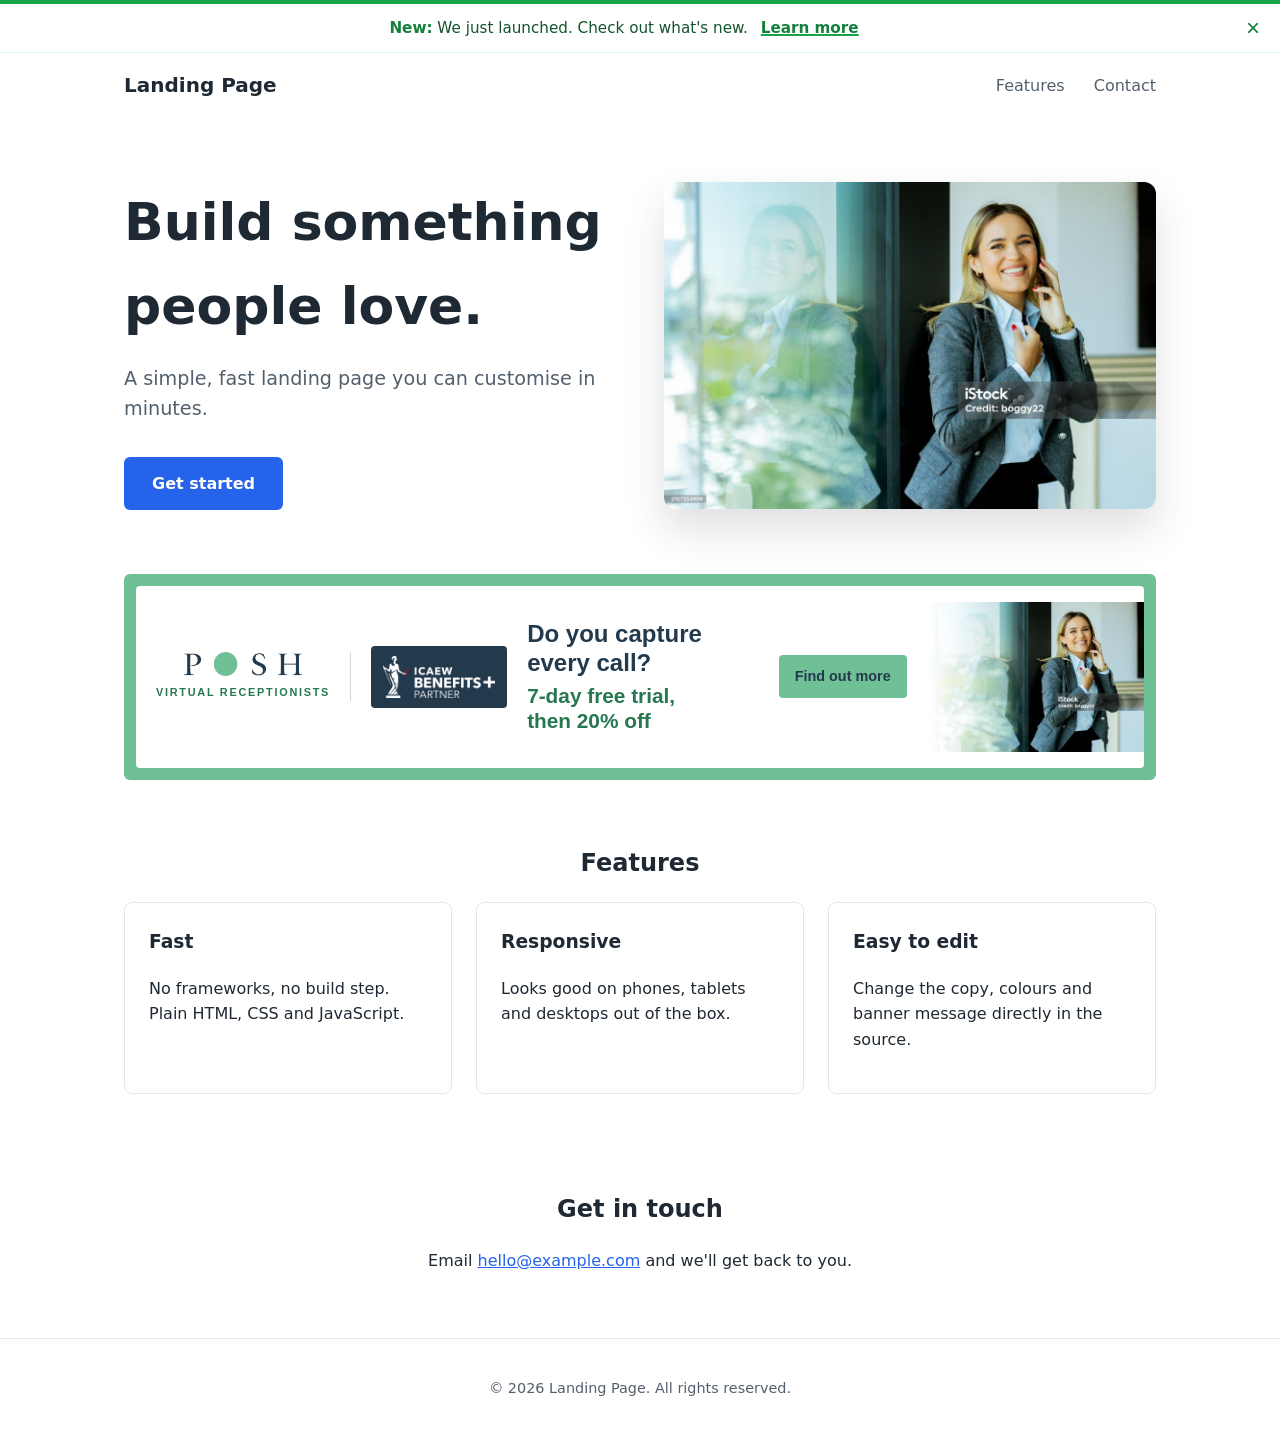
==== commit 99df0d5d: "Merge the banner ad offers into one line and drop the edge bands Replace the two offer pills with a " ====
--- a/index.html
+++ b/index.html
@@ -59,10 +59,7 @@
           <div class="ad__copy">
                 <div class="ad__text">
               <p class="ad__headline">Do you capture every call?</p>
-              <p class="ad__offers">
-                <span class="ad__pill">7-day free trial</span>
-                <span class="ad__pill ad__pill--deep">20% off</span>
-              </p>
+              <p class="ad__offer">7-day free trial, then 20% off</p>
             </div>
             <a class="ad__cta" href="#contact">Find out more</a>
           </div>
--- a/css/banner-ad.css
+++ b/css/banner-ad.css
@@ -6,8 +6,8 @@
  * right.
  *
  * This version sits on a white card with the POSH green turned up: a green
- * frame and edge band, and the two offers as green pills next to a green
- * call to action. The ICAEW mark is the
+ * frame, the offer as a single line of deep green type, and a green call
+ * to action. The ICAEW mark is the
  * approved white artwork, so it sits on a small navy tile rather than being
  * recoloured.
  *
@@ -48,7 +48,6 @@
   min-height: 150px;
   padding: 16px 0 16px 20px;
   background: var(--ad-white);
-  border-left: 8px solid var(--ad-green);
   border-radius: 4px;
   overflow: hidden;
 }
@@ -119,38 +118,21 @@
 }
 
 .ad__headline {
-  margin: 0 0 10px;
+  margin: 0 0 6px;
   font-size: clamp(1.1rem, 2vw, 1.5rem);
   font-weight: 800;
   line-height: 1.2;
   color: var(--ad-navy);
 }
 
-/* The two offer pills: free trial, then the discount. */
-.ad__offers {
-  display: flex;
-  flex-wrap: wrap;
-  gap: 8px;
+/* Offer line, one seamless statement in the deeper green. */
+.ad__offer {
   margin: 0;
-}
-
-.ad__pill {
-  display: inline-block;
-  padding: 6px 14px;
-  border-radius: 999px;
-  background: var(--ad-green);
-  color: var(--ad-navy);
-  font-size: clamp(0.8rem, 1.2vw, 0.95rem);
+  font-size: clamp(1rem, 1.7vw, 1.3rem);
   font-weight: 800;
-  letter-spacing: 0.06em;
-  text-transform: uppercase;
   line-height: 1.2;
-  white-space: nowrap;
-}
-
-.ad__pill--deep {
-  background: var(--ad-green-deep);
-  color: var(--ad-white);
+  color: var(--ad-green-deep);
+  text-wrap: balance;
 }
 
 .ad__cta {
@@ -200,8 +182,6 @@
       "copy  copy";
     gap: 14px 16px;
     padding: 0 16px 16px;
-    border-left: 0;
-    border-top: 8px solid var(--ad-green);
   }
 
   .ad__photo {
